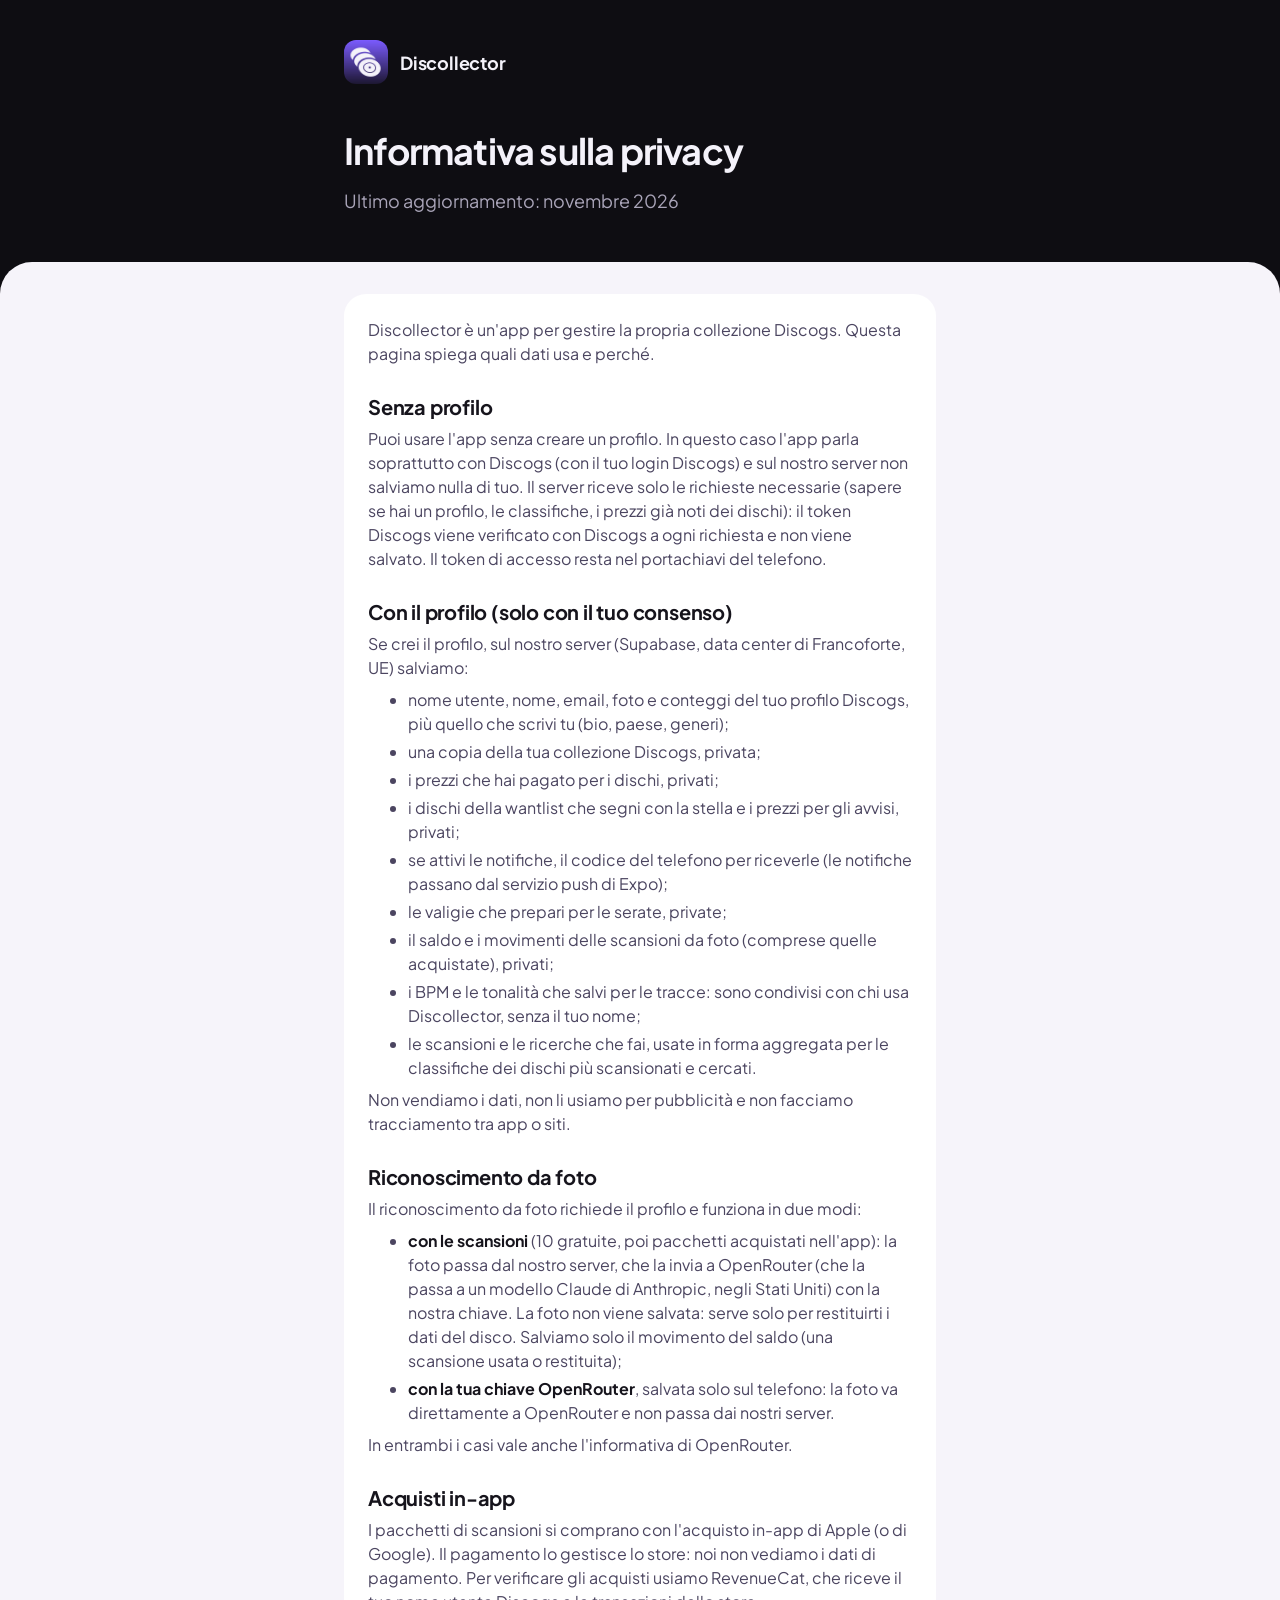
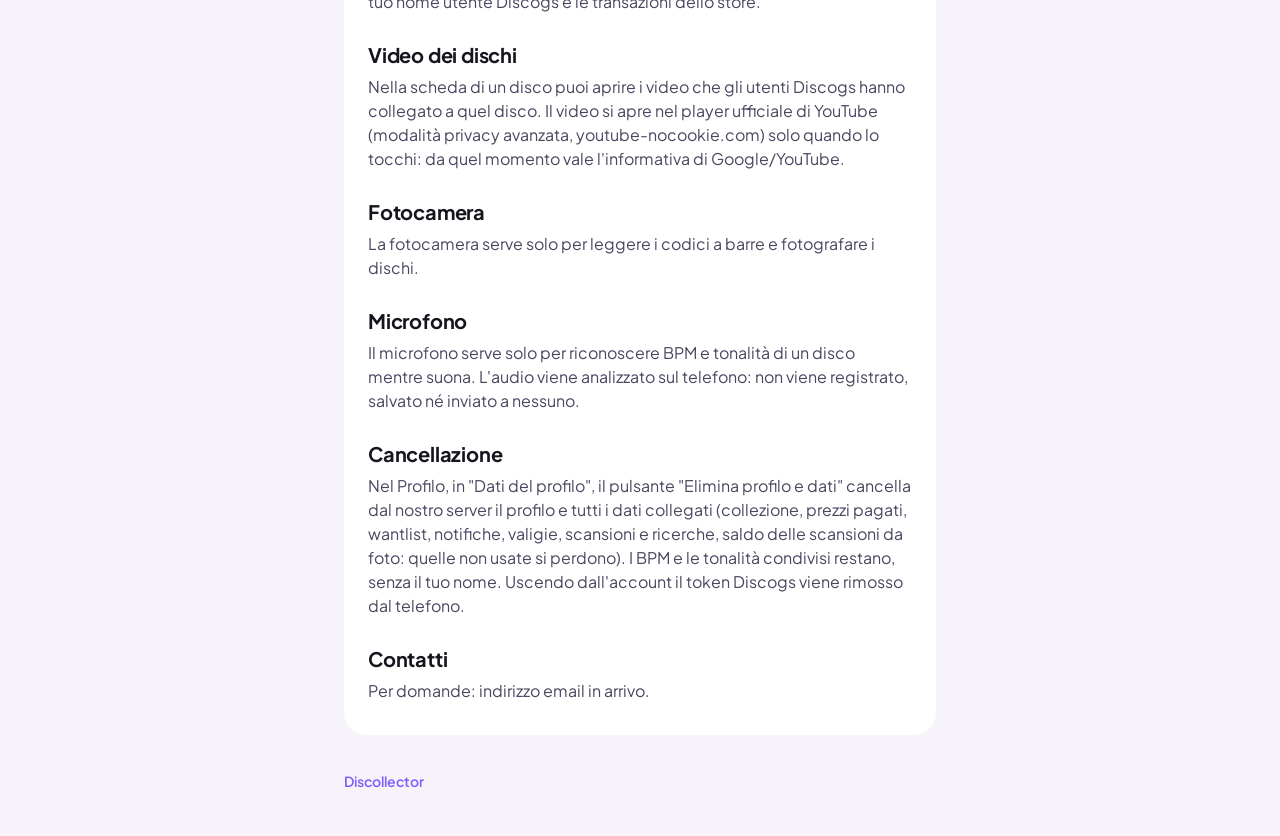
==== privacy.html @ 13b8669c "Privacy: scansioni a crediti, acquisti in-app, video YouTube, percorso per eliminare il profilo Alli" ====
<!doctype html>
<html lang="it">
<head>
  <meta charset="utf-8">
  <meta name="viewport" content="width=device-width, initial-scale=1">
  <title>Privacy di Discollector</title>
  <meta name="theme-color" content="#0E0D12">
  <link rel="icon" href="favicon.png">
  <link rel="apple-touch-icon" href="icon.png">
  <link rel="stylesheet" href="style.css">
</head>
<body>
  <header>
    <div class="wrap">
      <a class="brand" href="./"><img src="icon.png" alt=""><span>Discollector</span></a>
      <!-- Stesso testo di docs/PRIVACY.md nella repo dell'app: se cambia uno, aggiorna l'altro. -->
      <h1>Informativa sulla privacy</h1>
      <p>Ultimo aggiornamento: novembre 2026</p>
    </div>
  </header>

  <main class="sheet">
    <div class="wrap">
      <div class="card">
    <p>Discollector è un'app per gestire la propria collezione Discogs. Questa pagina spiega quali dati usa e perché.</p>

    <h2>Senza profilo</h2>
    <p>Puoi usare l'app senza creare un profilo. In questo caso l'app parla soprattutto con Discogs (con il tuo login Discogs) e sul
    nostro server non salviamo nulla di tuo. Il server riceve solo le richieste necessarie (sapere se hai un profilo, le classifiche,
    i prezzi già noti dei dischi): il token Discogs viene verificato con Discogs a ogni richiesta e non viene salvato. Il token di
    accesso resta nel portachiavi del telefono.</p>

    <h2>Con il profilo (solo con il tuo consenso)</h2>
    <p>Se crei il profilo, sul nostro server (Supabase, data center di Francoforte, UE) salviamo:</p>
    <ul>
      <li>nome utente, nome, email, foto e conteggi del tuo profilo Discogs, più quello che scrivi tu (bio, paese, generi);</li>
      <li>una copia della tua collezione Discogs, privata;</li>
      <li>i prezzi che hai pagato per i dischi, privati;</li>
      <li>i dischi della wantlist che segni con la stella e i prezzi per gli avvisi, privati;</li>
      <li>se attivi le notifiche, il codice del telefono per riceverle (le notifiche passano dal servizio push di Expo);</li>
      <li>le valigie che prepari per le serate, private;</li>
      <li>il saldo e i movimenti delle scansioni da foto (comprese quelle acquistate), privati;</li>
      <li>i BPM e le tonalità che salvi per le tracce: sono condivisi con chi usa Discollector, senza il tuo nome;</li>
      <li>le scansioni e le ricerche che fai, usate in forma aggregata per le classifiche dei dischi più scansionati e cercati.</li>
    </ul>
    <p>Non vendiamo i dati, non li usiamo per pubblicità e non facciamo tracciamento tra app o siti.</p>

    <h2>Riconoscimento da foto</h2>
    <p>Il riconoscimento da foto richiede il profilo e funziona in due modi:</p>
    <ul>
      <li><strong>con le scansioni</strong> (10 gratuite, poi pacchetti acquistati nell'app): la foto passa dal nostro server, che la invia a
      OpenRouter (che la passa a un modello Claude di Anthropic, negli Stati Uniti) con la nostra chiave. La foto non viene salvata:
      serve solo per restituirti i dati del disco. Salviamo solo il movimento del saldo (una scansione usata o restituita);</li>
      <li><strong>con la tua chiave OpenRouter</strong>, salvata solo sul telefono: la foto va direttamente a OpenRouter e non passa dai nostri server.</li>
    </ul>
    <p>In entrambi i casi vale anche l'informativa di OpenRouter.</p>

    <h2>Acquisti in-app</h2>
    <p>I pacchetti di scansioni si comprano con l'acquisto in-app di Apple (o di Google). Il pagamento lo gestisce lo store: noi non
    vediamo i dati di pagamento. Per verificare gli acquisti usiamo RevenueCat, che riceve il tuo nome utente Discogs e le
    transazioni dello store.</p>

    <h2>Video dei dischi</h2>
    <p>Nella scheda di un disco puoi aprire i video che gli utenti Discogs hanno collegato a quel disco. Il video si apre nel player
    ufficiale di YouTube (modalità privacy avanzata, youtube-nocookie.com) solo quando lo tocchi: da quel momento vale l'informativa
    di Google/YouTube.</p>

    <h2>Fotocamera</h2>
    <p>La fotocamera serve solo per leggere i codici a barre e fotografare i dischi.</p>

    <h2>Microfono</h2>
    <p>Il microfono serve solo per riconoscere BPM e tonalità di un disco mentre suona. L'audio viene analizzato sul telefono:
    non viene registrato, salvato né inviato a nessuno.</p>

    <h2>Cancellazione</h2>
    <p>Nel Profilo, in "Dati del profilo", il pulsante "Elimina profilo e dati" cancella dal nostro server il profilo e tutti i dati
    collegati (collezione, prezzi pagati, wantlist, notifiche, valigie, scansioni e ricerche, saldo delle scansioni da foto: quelle non
    usate si perdono). I BPM e le tonalità condivisi restano, senza il tuo nome. Uscendo dall'account il token Discogs viene rimosso
    dal telefono.</p>

    <h2>Contatti</h2>
    <!-- Inserisci un indirizzo email di contatto (richiesto per la revisione App Store) -->
    <p>Per domande: indirizzo email in arrivo.</p>
      </div>

      <footer>
        <p><a href="./">Discollector</a></p>
      </footer>
    </div>
  </main>
</body>
</html>
---- style.css ----
/* Stessi token di src/components/theme.ts dell'app (tema Groove): intestazione scura, foglio chiaro arrotondato,
   un solo accento viola, un pastello per sezione, Plus Jakarta Sans. */
@font-face { font-family: 'Plus Jakarta Sans'; font-weight: 400; font-display: swap; src: url('fonts/plus-jakarta-sans-latin-400-normal.woff2') format('woff2'); }
@font-face { font-family: 'Plus Jakarta Sans'; font-weight: 600; font-display: swap; src: url('fonts/plus-jakarta-sans-latin-600-normal.woff2') format('woff2'); }
@font-face { font-family: 'Plus Jakarta Sans'; font-weight: 700; font-display: swap; src: url('fonts/plus-jakarta-sans-latin-700-normal.woff2') format('woff2'); }

:root {
  --paper: #F6F4FA;
  --paper2: #FFFFFF;
  --ink: #16141C;
  --ink2: #4B4560;
  --muted: #6E6880;
  --rule: #E4E0EE;
  --accent: #7C5CFF;
  --accent2: #6A48F5;
  --accent-ink: #FFFFFF;
  --night: #0E0D12;
  --night-ink: #F4F2FA;
  --night-muted: #A9A4B8;
  --mint: #B9F0CB;   --mint-ink: #10301D;
  --lilac: #D8C9FF;  --lilac-ink: #2A1A5E;
  --pink: #FFBBCB;   --pink-ink: #5A1426;
  --amber: #FFD99E;  --amber-ink: #4D3008;
}

* { box-sizing: border-box; }

body {
  margin: 0;
  background: var(--night);
  color: var(--ink2);
  font-family: 'Plus Jakarta Sans', system-ui, -apple-system, sans-serif;
  font-size: 16px;
  line-height: 1.5;
  -webkit-text-size-adjust: 100%;
  min-height: 100vh;
  display: flex;
  flex-direction: column;
}

.wrap { max-width: 640px; margin: 0 auto; padding: 0 24px; }

/* Intestazione scura */
header { color: var(--night-muted); padding: 40px 0 48px; }
.brand { display: inline-flex; align-items: center; gap: 12px; text-decoration: none; color: var(--night-ink); }
.brand img { width: 44px; height: 44px; border-radius: 12px; }
.brand span { font-weight: 700; font-size: 18px; letter-spacing: -0.2px; }
header h1 { color: var(--night-ink); font-weight: 700; font-size: 36px; line-height: 1.15; letter-spacing: -0.8px; margin: 40px 0 0; }
header p { font-size: 18px; margin: 16px 0 0; }

.store {
  display: inline-flex;
  align-items: center;
  min-height: 52px;
  margin-top: 32px;
  padding: 0 28px;
  border-radius: 999px;
  background: var(--accent);
  color: var(--accent-ink);
  font-weight: 600;
  text-decoration: none;
}
.store:active { background: var(--accent2); }

/* Foglio chiaro */
.sheet {
  background: var(--paper);
  border-radius: 32px 32px 0 0;
  padding: 32px 0 40px;
  flex: 1;
}

.tiles { display: grid; grid-template-columns: 1fr 1fr; gap: 12px; list-style: none; padding: 0; margin: 0; }
.tiles li { border-radius: 22px; padding: 20px; }
.tiles strong { display: block; font-weight: 700; font-size: 20px; letter-spacing: -0.2px; margin-bottom: 6px; }
.tile-mint  { background: var(--mint);  color: var(--mint-ink); }
.tile-lilac { background: var(--lilac); color: var(--lilac-ink); }
.tile-pink  { background: var(--pink);  color: var(--pink-ink); }
.tile-amber { background: var(--amber); color: var(--amber-ink); }

.card { background: var(--paper2); border-radius: 22px; padding: 24px; }
.card h2 { color: var(--ink); font-weight: 700; font-size: 20px; line-height: 1.25; letter-spacing: -0.2px; margin: 28px 0 8px; }
.card h2:first-child { margin-top: 0; }
.card p, .card ul { margin: 8px 0; }
.card > p:first-child { margin-top: 0; }
.card li { margin: 4px 0; }
.card strong { color: var(--ink); }

footer { color: var(--muted); font-size: 14px; padding-top: 32px; }
footer p { margin: 4px 0; }
a { color: var(--accent); font-weight: 600; text-decoration: none; }
a:hover { text-decoration: underline; }

@media (max-width: 520px) {
  .wrap { padding: 0 16px; }
  header { padding: 28px 0 36px; }
  header h1 { font-size: 30px; margin-top: 32px; }
  .tiles { grid-template-columns: 1fr; }
  .sheet { padding-top: 24px; }
  .card { padding: 20px; }
}
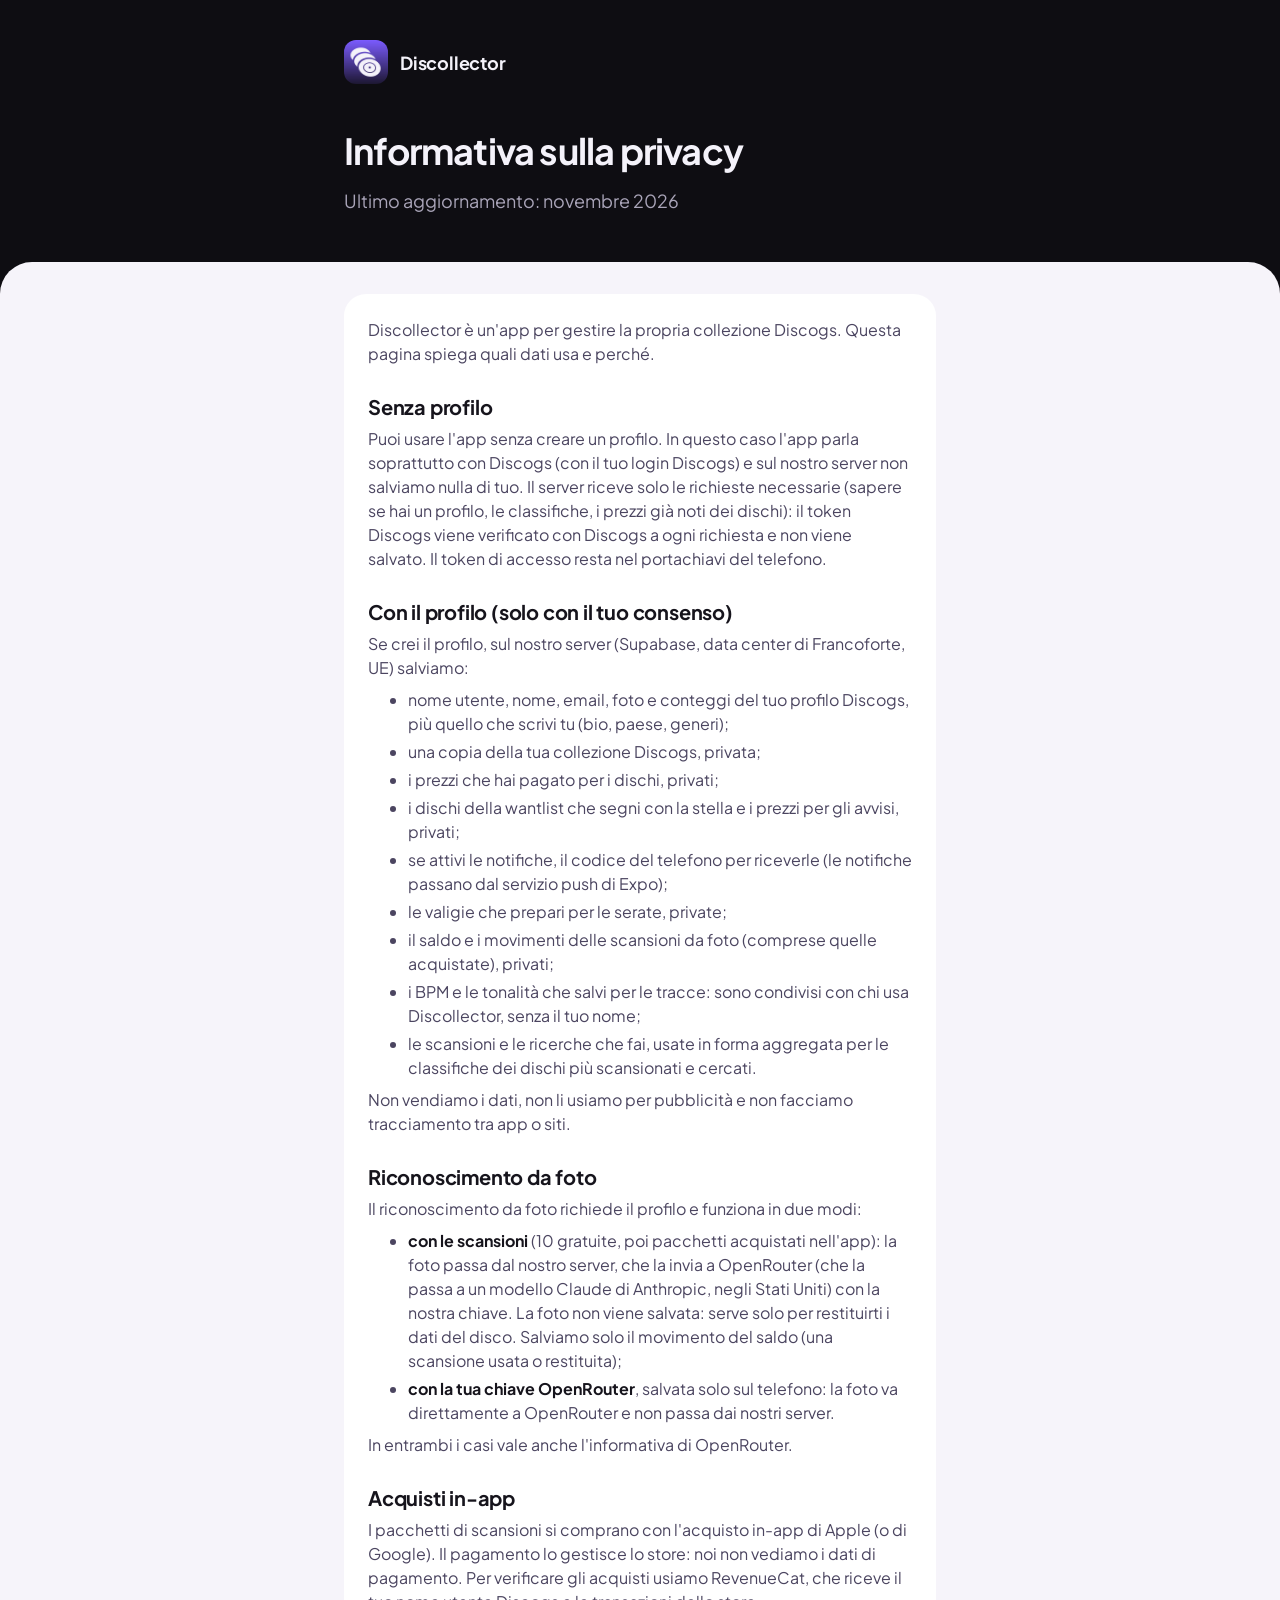
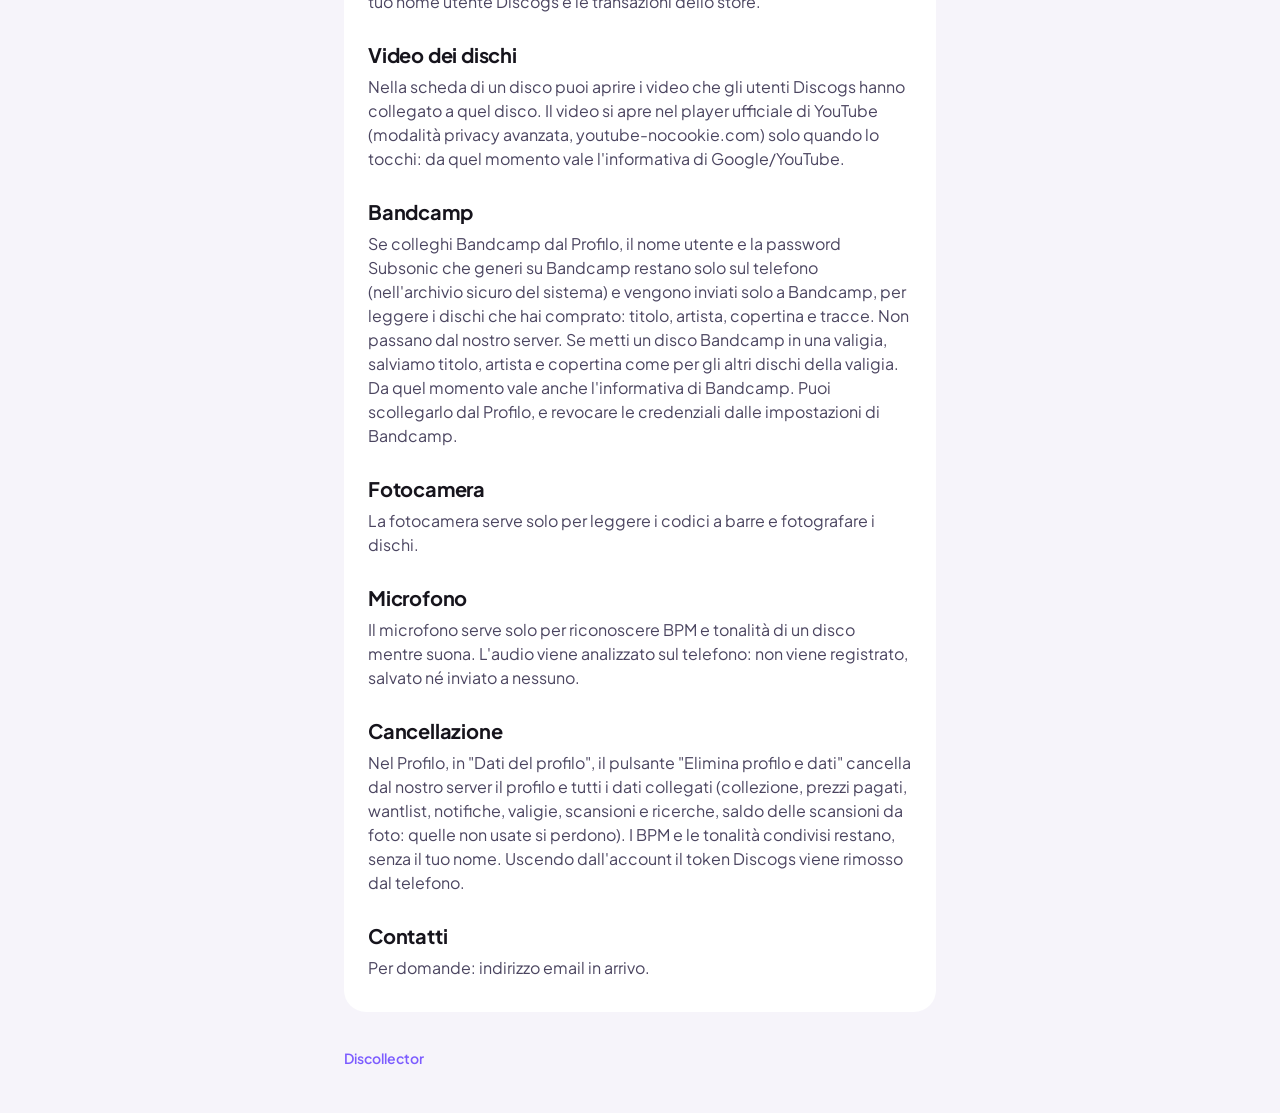
==== commit 59d30e40: "Privacy: collegamento facoltativo a Bandcamp Co-Authored-By: Claude Opus 5.5 <noreply@anthropic.com>" ====
--- a/privacy.html
+++ b/privacy.html
@@ -65,6 +65,9 @@
     ufficiale di YouTube (modalità privacy avanzata, youtube-nocookie.com) solo quando lo tocchi: da quel momento vale l'informativa
     di Google/YouTube.</p>
 
+    <h2>Bandcamp</h2>
+    <p>Se colleghi Bandcamp dal Profilo, il nome utente e la password Subsonic che generi su Bandcamp restano solo sul telefono (nell'archivio sicuro del sistema) e vengono inviati solo a Bandcamp, per leggere i dischi che hai comprato: titolo, artista, copertina e tracce. Non passano dal nostro server. Se metti un disco Bandcamp in una valigia, salviamo titolo, artista e copertina come per gli altri dischi della valigia. Da quel momento vale anche l'informativa di Bandcamp. Puoi scollegarlo dal Profilo, e revocare le credenziali dalle impostazioni di Bandcamp.</p>
+
     <h2>Fotocamera</h2>
     <p>La fotocamera serve solo per leggere i codici a barre e fotografare i dischi.</p>
 
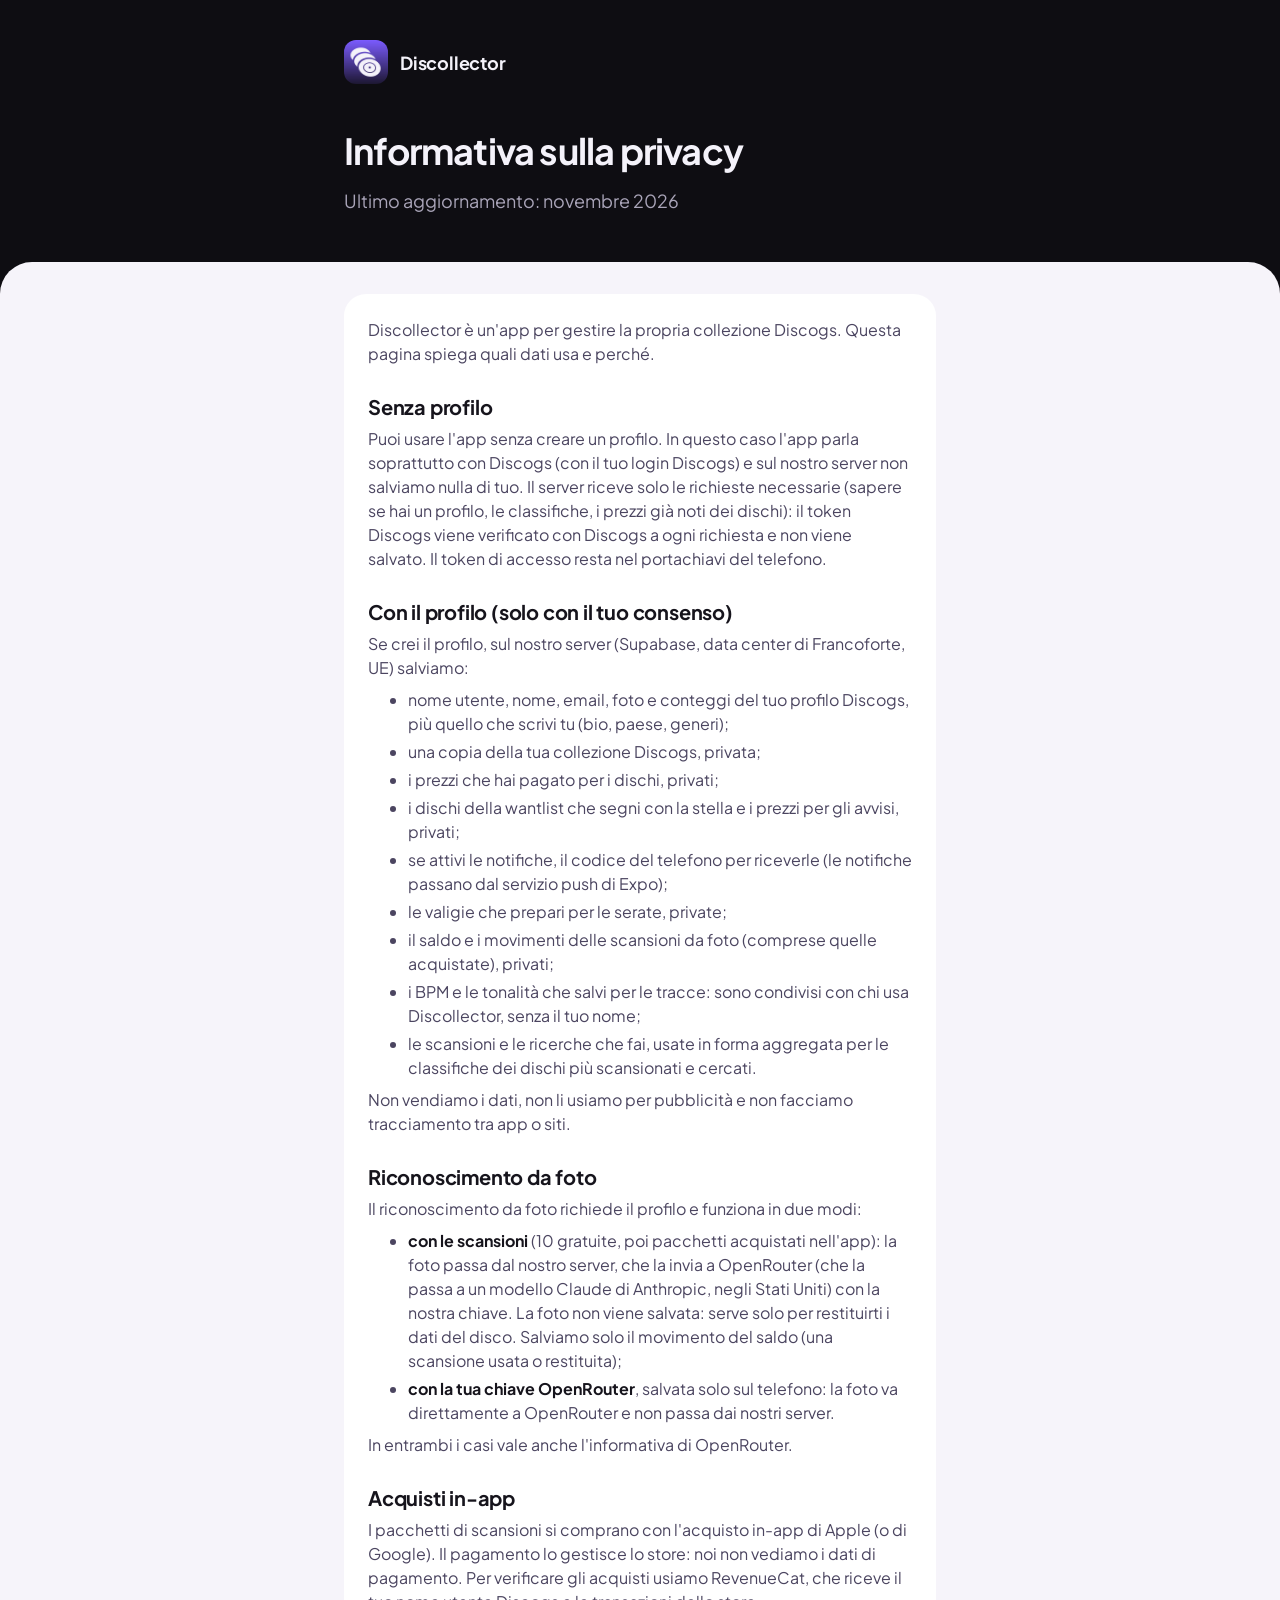
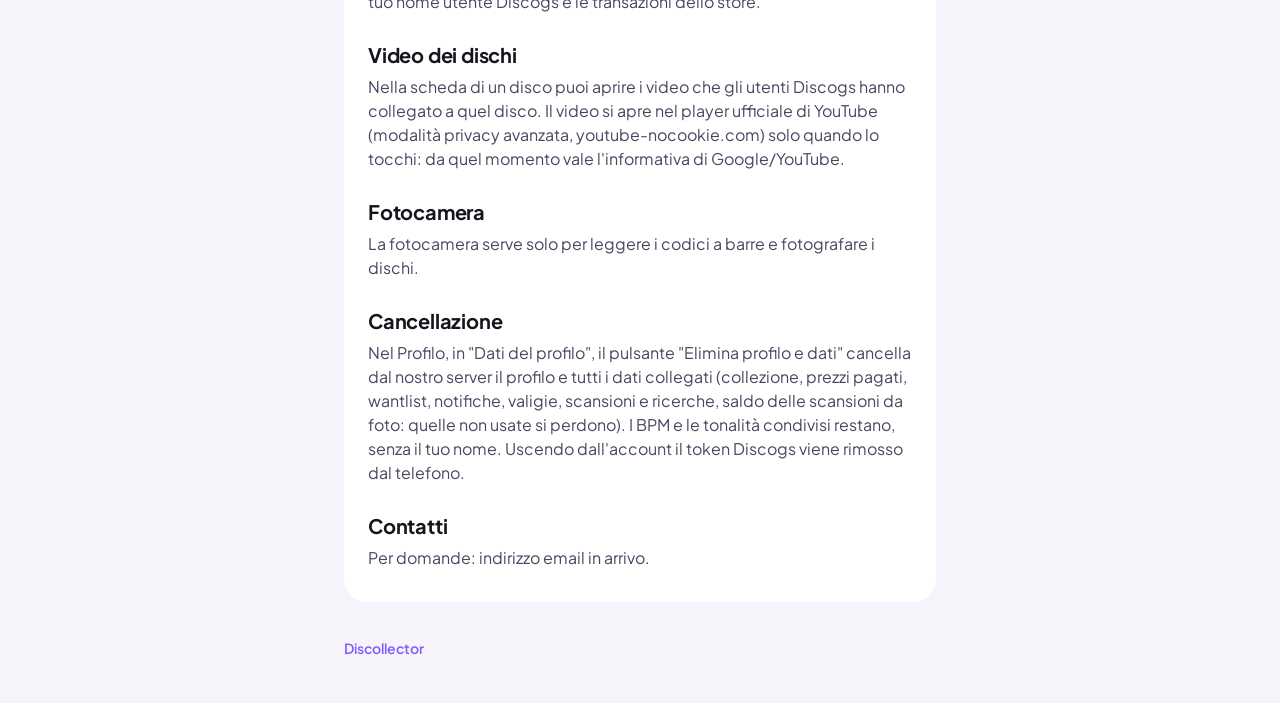
==== commit d4e53587: "Sito: tolto il microfono (BPM con Tap e tonalità dal menu) Co-Authored-By: Claude Opus 5.5 <noreply@" ====
--- a/privacy.html
+++ b/privacy.html
@@ -65,15 +65,8 @@
     ufficiale di YouTube (modalità privacy avanzata, youtube-nocookie.com) solo quando lo tocchi: da quel momento vale l'informativa
     di Google/YouTube.</p>
 
-    <h2>Bandcamp</h2>
-    <p>Se colleghi Bandcamp dal Profilo, il nome utente e la password Subsonic che generi su Bandcamp restano solo sul telefono (nell'archivio sicuro del sistema) e vengono inviati solo a Bandcamp, per leggere i dischi che hai comprato: titolo, artista, copertina e tracce. Non passano dal nostro server. Se metti un disco Bandcamp in una valigia, salviamo titolo, artista e copertina come per gli altri dischi della valigia. Da quel momento vale anche l'informativa di Bandcamp. Puoi scollegarlo dal Profilo, e revocare le credenziali dalle impostazioni di Bandcamp.</p>
-
     <h2>Fotocamera</h2>
     <p>La fotocamera serve solo per leggere i codici a barre e fotografare i dischi.</p>
-
-    <h2>Microfono</h2>
-    <p>Il microfono serve solo per riconoscere BPM e tonalità di un disco mentre suona. L'audio viene analizzato sul telefono:
-    non viene registrato, salvato né inviato a nessuno.</p>
 
     <h2>Cancellazione</h2>
     <p>Nel Profilo, in "Dati del profilo", il pulsante "Elimina profilo e dati" cancella dal nostro server il profilo e tutti i dati
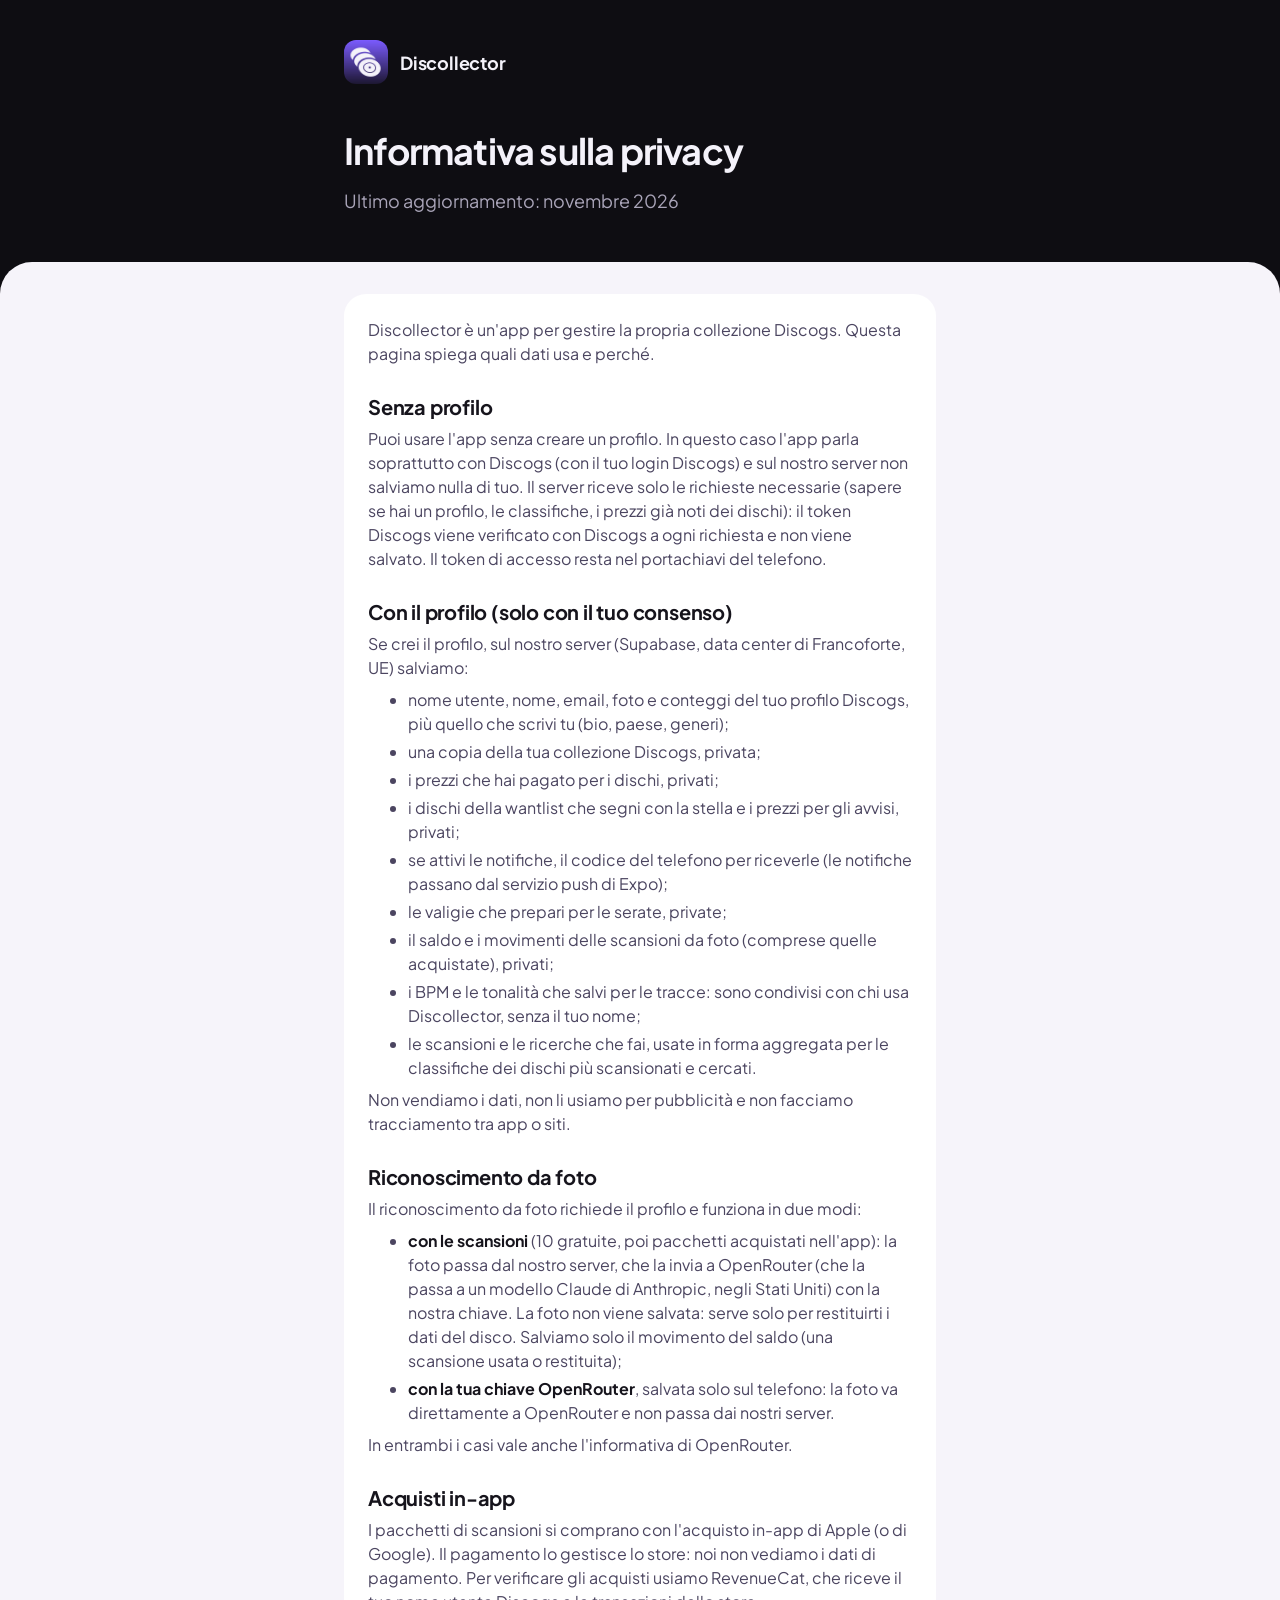
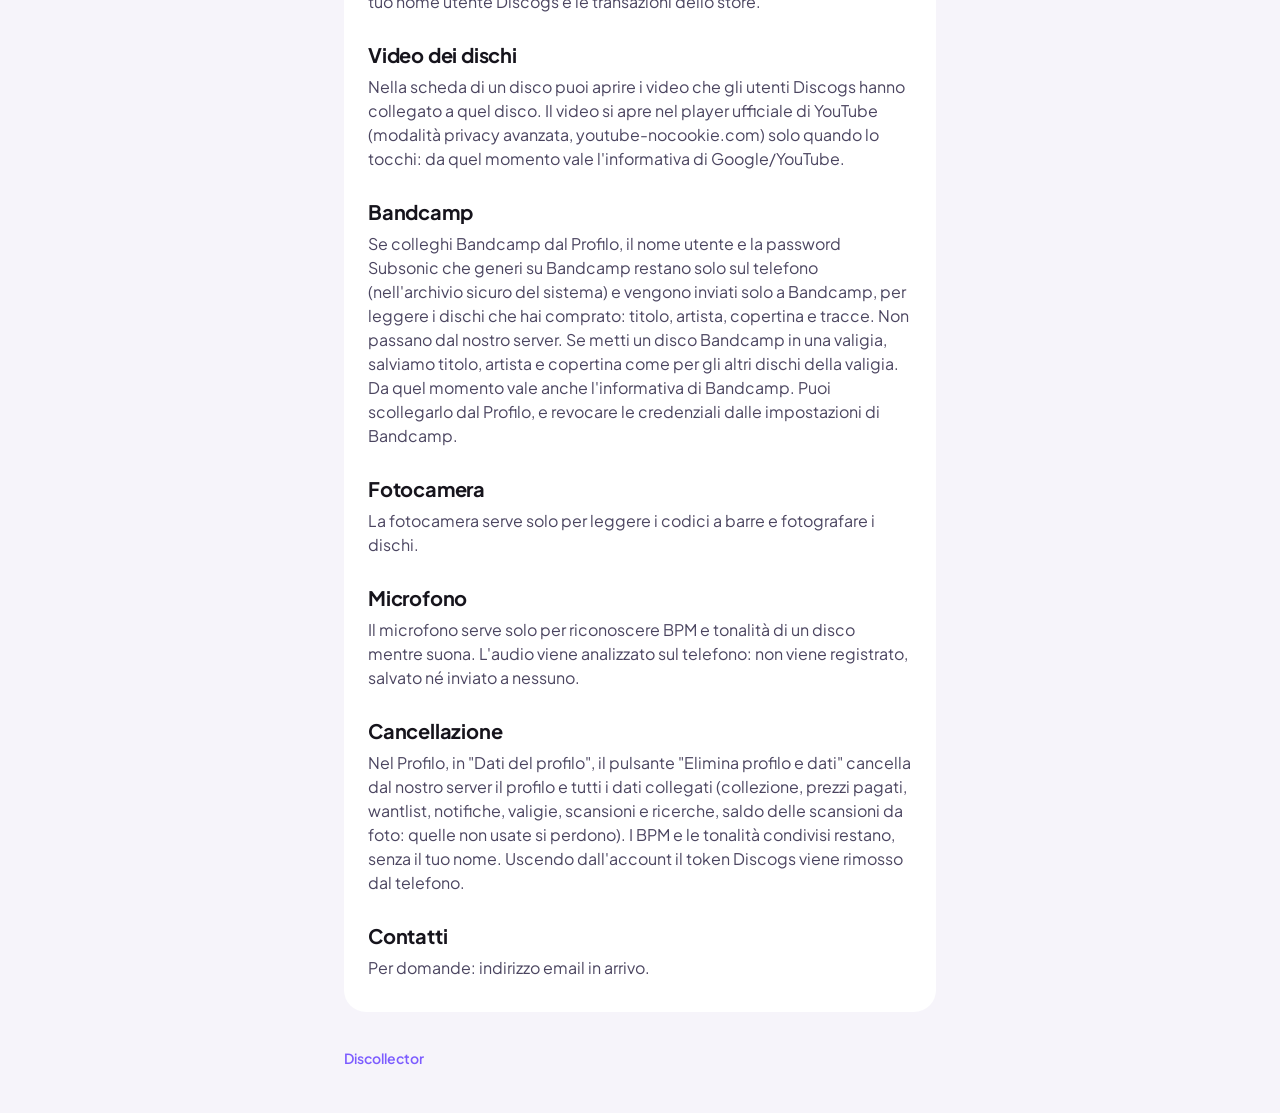
==== commit e93b13a4: "Privacy: collegamento facoltativo a Bandcamp (#3) Claude-Session: https://claude.ai/code/session_01H" ====
--- a/privacy.html
+++ b/privacy.html
@@ -65,8 +65,15 @@
     ufficiale di YouTube (modalità privacy avanzata, youtube-nocookie.com) solo quando lo tocchi: da quel momento vale l'informativa
     di Google/YouTube.</p>
 
+    <h2>Bandcamp</h2>
+    <p>Se colleghi Bandcamp dal Profilo, il nome utente e la password Subsonic che generi su Bandcamp restano solo sul telefono (nell'archivio sicuro del sistema) e vengono inviati solo a Bandcamp, per leggere i dischi che hai comprato: titolo, artista, copertina e tracce. Non passano dal nostro server. Se metti un disco Bandcamp in una valigia, salviamo titolo, artista e copertina come per gli altri dischi della valigia. Da quel momento vale anche l'informativa di Bandcamp. Puoi scollegarlo dal Profilo, e revocare le credenziali dalle impostazioni di Bandcamp.</p>
+
     <h2>Fotocamera</h2>
     <p>La fotocamera serve solo per leggere i codici a barre e fotografare i dischi.</p>
+
+    <h2>Microfono</h2>
+    <p>Il microfono serve solo per riconoscere BPM e tonalità di un disco mentre suona. L'audio viene analizzato sul telefono:
+    non viene registrato, salvato né inviato a nessuno.</p>
 
     <h2>Cancellazione</h2>
     <p>Nel Profilo, in "Dati del profilo", il pulsante "Elimina profilo e dati" cancella dal nostro server il profilo e tutti i dati
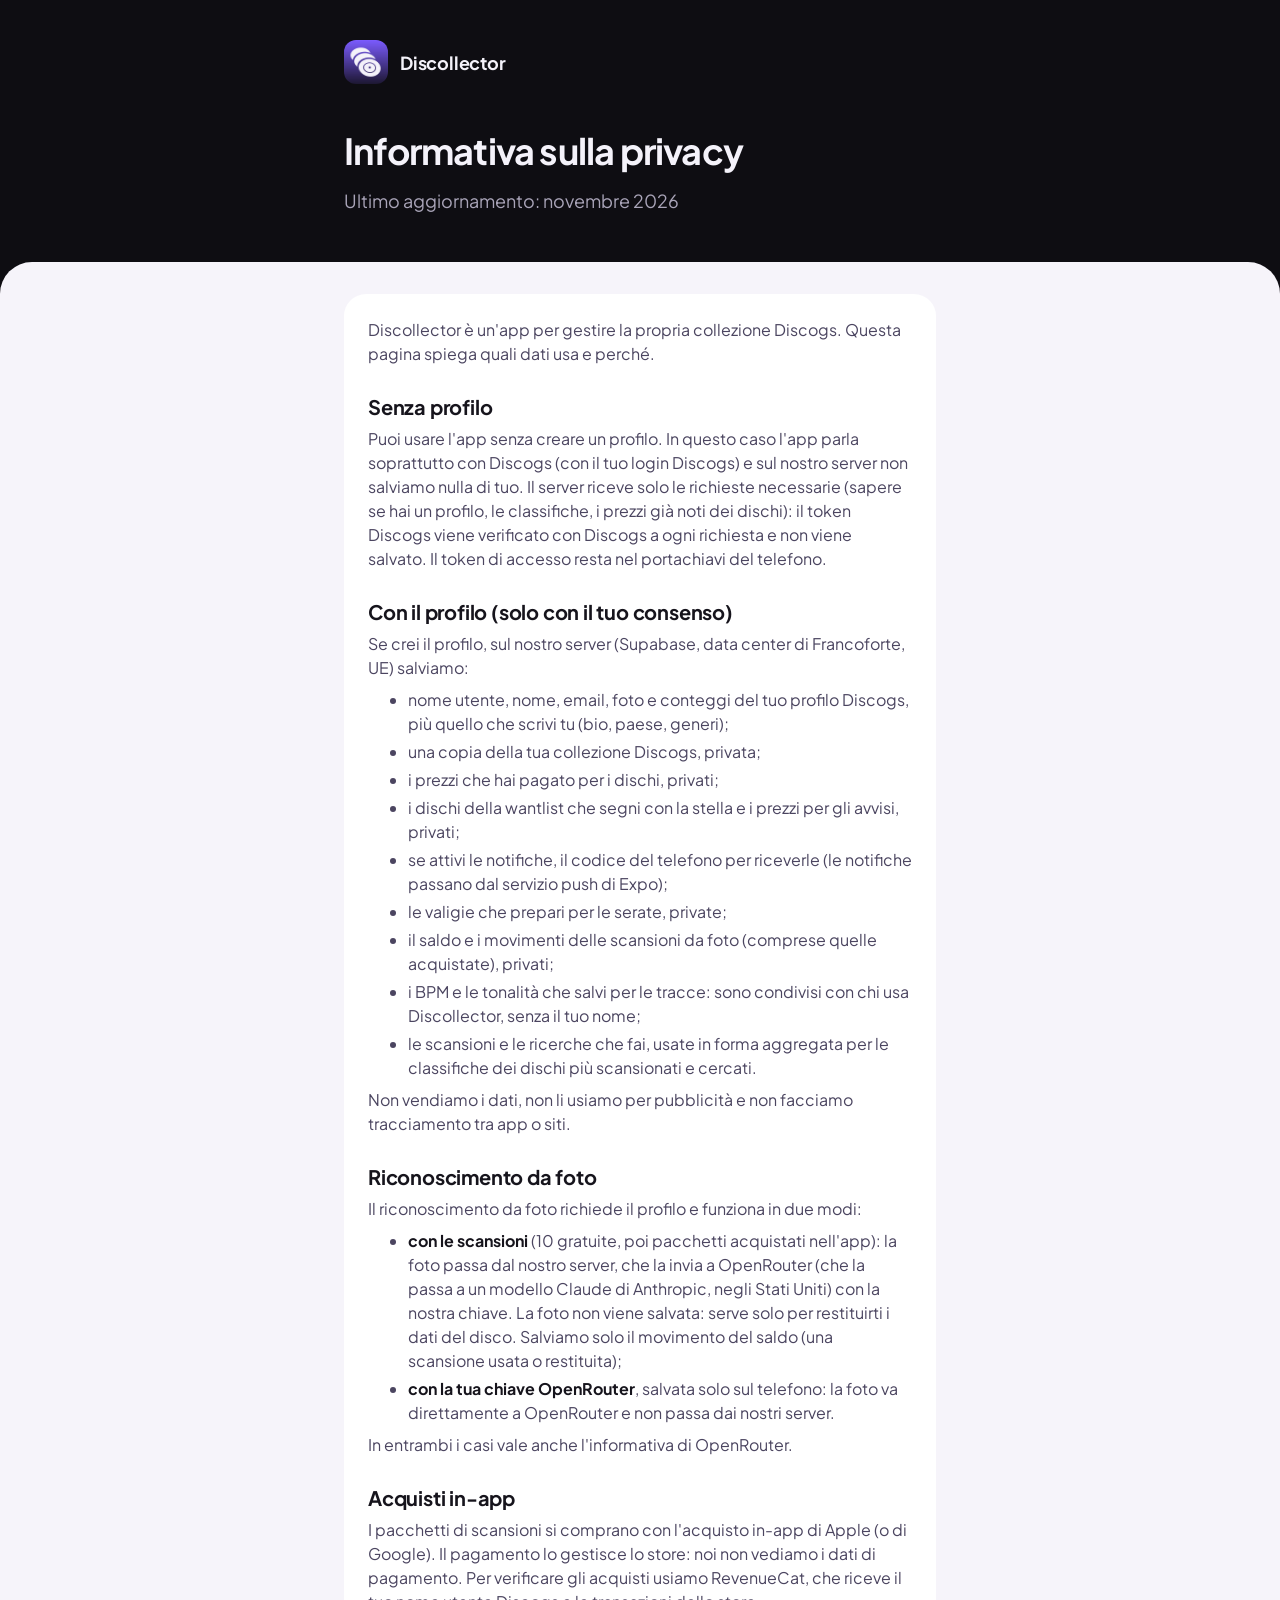
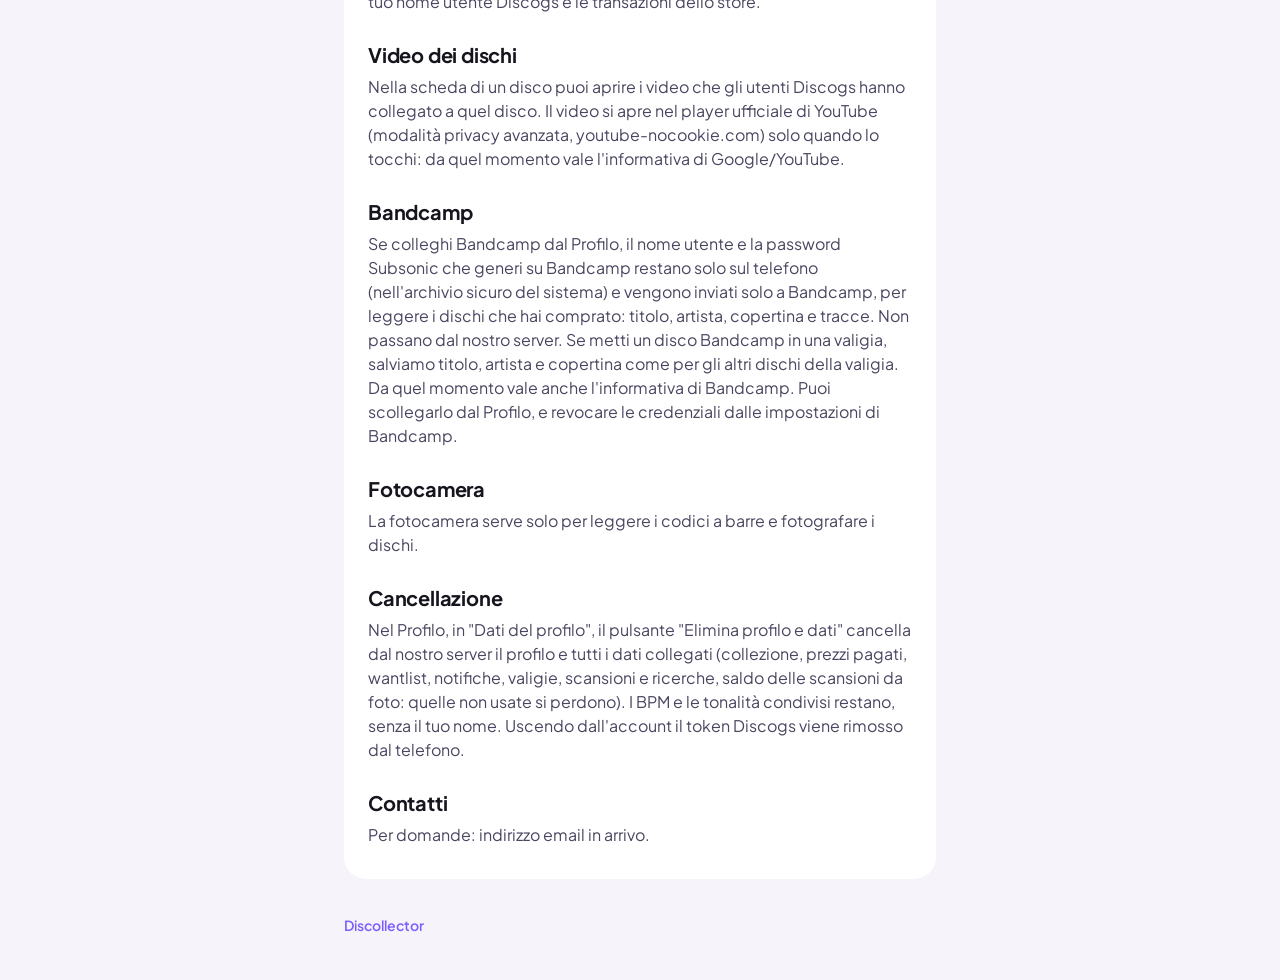
==== commit 545a383b: "Tolto il microfono da privacy e landing (#4) Claude-Session: https://claude.ai/code/session_01H9m4Hq" ====
--- a/privacy.html
+++ b/privacy.html
@@ -71,10 +71,6 @@
     <h2>Fotocamera</h2>
     <p>La fotocamera serve solo per leggere i codici a barre e fotografare i dischi.</p>
 
-    <h2>Microfono</h2>
-    <p>Il microfono serve solo per riconoscere BPM e tonalità di un disco mentre suona. L'audio viene analizzato sul telefono:
-    non viene registrato, salvato né inviato a nessuno.</p>
-
     <h2>Cancellazione</h2>
     <p>Nel Profilo, in "Dati del profilo", il pulsante "Elimina profilo e dati" cancella dal nostro server il profilo e tutti i dati
     collegati (collezione, prezzi pagati, wantlist, notifiche, valigie, scansioni e ricerche, saldo delle scansioni da foto: quelle non
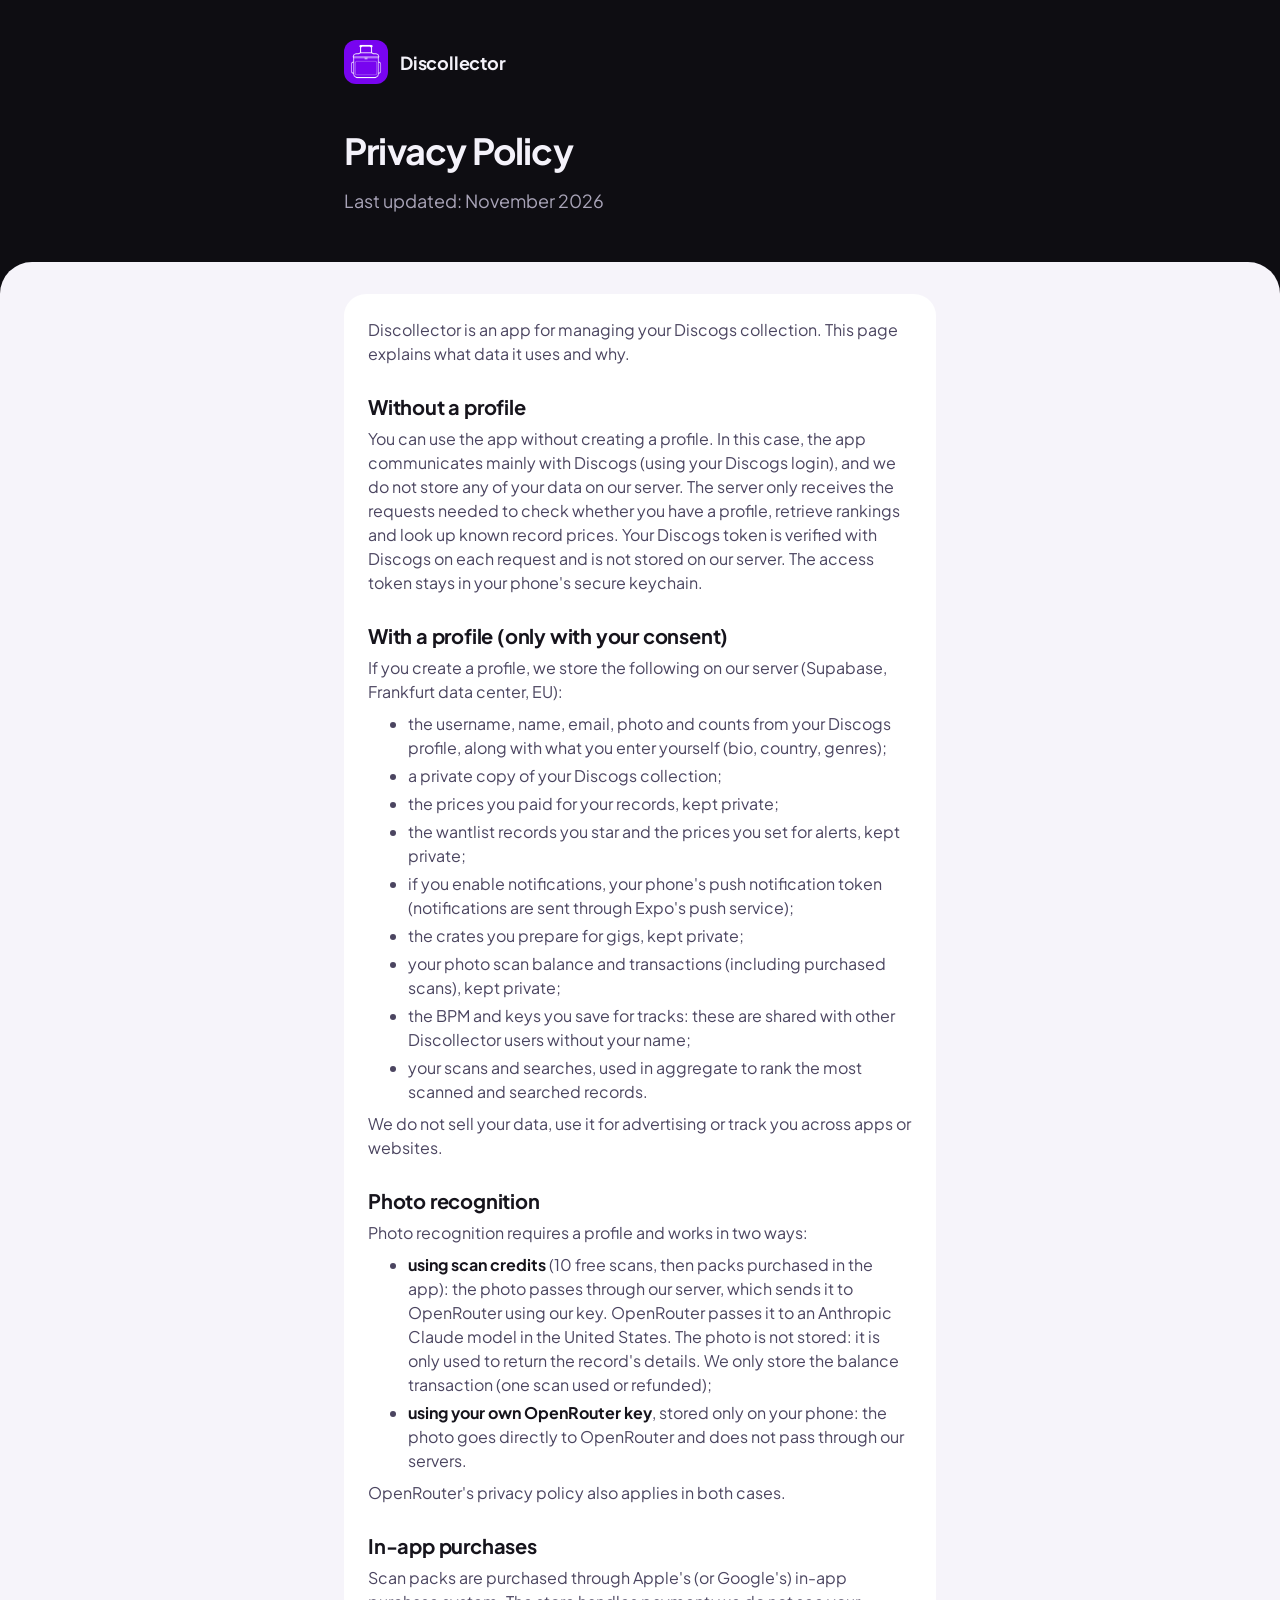
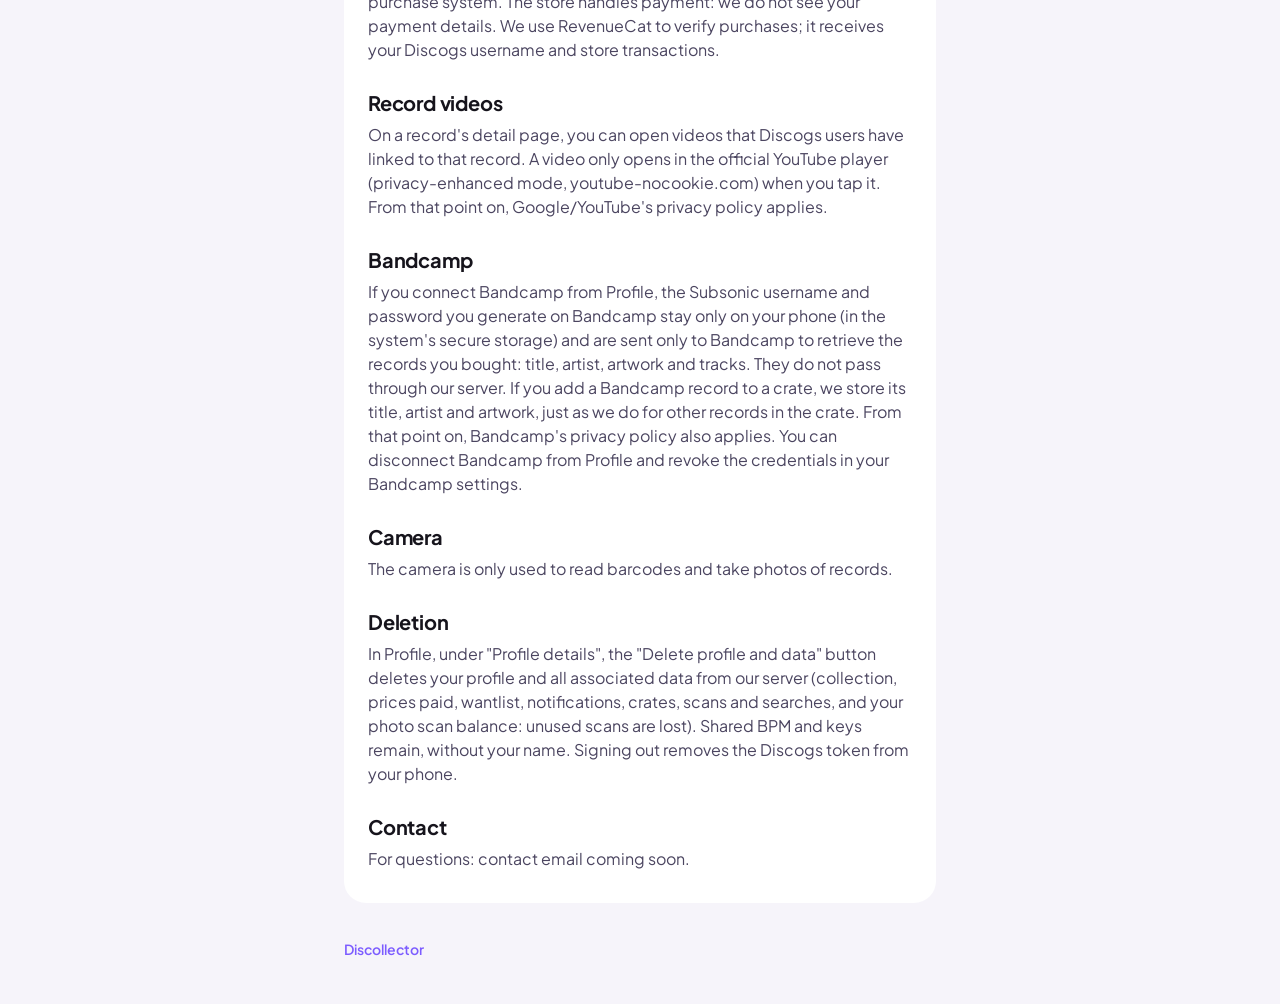
==== commit f1d9ed73: "Translate privacy policy and redirect legacy site to discollector.com" ====
--- a/privacy.html
+++ b/privacy.html
@@ -1,9 +1,10 @@
 <!doctype html>
-<html lang="it">
+<html lang="en">
 <head>
   <meta charset="utf-8">
   <meta name="viewport" content="width=device-width, initial-scale=1">
-  <title>Privacy di Discollector</title>
+  <title>Discollector Privacy Policy</title>
+  <script src="redirect.js"></script>
   <meta name="theme-color" content="#0E0D12">
   <link rel="icon" href="favicon.png">
   <link rel="apple-touch-icon" href="icon.png">
@@ -14,72 +15,74 @@
     <div class="wrap">
       <a class="brand" href="./"><img src="icon.png" alt=""><span>Discollector</span></a>
       <!-- Stesso testo di docs/PRIVACY.md nella repo dell'app: se cambia uno, aggiorna l'altro. -->
-      <h1>Informativa sulla privacy</h1>
-      <p>Ultimo aggiornamento: novembre 2026</p>
+      <h1>Privacy Policy</h1>
+      <p>Last updated: November 2026</p>
     </div>
   </header>
 
   <main class="sheet">
     <div class="wrap">
       <div class="card">
-    <p>Discollector è un'app per gestire la propria collezione Discogs. Questa pagina spiega quali dati usa e perché.</p>
+    <p>Discollector is an app for managing your Discogs collection. This page explains what data it uses and why.</p>
 
-    <h2>Senza profilo</h2>
-    <p>Puoi usare l'app senza creare un profilo. In questo caso l'app parla soprattutto con Discogs (con il tuo login Discogs) e sul
-    nostro server non salviamo nulla di tuo. Il server riceve solo le richieste necessarie (sapere se hai un profilo, le classifiche,
-    i prezzi già noti dei dischi): il token Discogs viene verificato con Discogs a ogni richiesta e non viene salvato. Il token di
-    accesso resta nel portachiavi del telefono.</p>
+    <h2>Without a profile</h2>
+    <p>You can use the app without creating a profile. In this case, the app communicates mainly with Discogs (using your Discogs
+    login), and we do not store any of your data on our server. The server only receives the requests needed to check whether you
+    have a profile, retrieve rankings and look up known record prices. Your Discogs token is verified with Discogs on each request
+    and is not stored on our server. The access token stays in your phone's secure keychain.</p>
 
-    <h2>Con il profilo (solo con il tuo consenso)</h2>
-    <p>Se crei il profilo, sul nostro server (Supabase, data center di Francoforte, UE) salviamo:</p>
+    <h2>With a profile (only with your consent)</h2>
+    <p>If you create a profile, we store the following on our server (Supabase, Frankfurt data center, EU):</p>
     <ul>
-      <li>nome utente, nome, email, foto e conteggi del tuo profilo Discogs, più quello che scrivi tu (bio, paese, generi);</li>
-      <li>una copia della tua collezione Discogs, privata;</li>
-      <li>i prezzi che hai pagato per i dischi, privati;</li>
-      <li>i dischi della wantlist che segni con la stella e i prezzi per gli avvisi, privati;</li>
-      <li>se attivi le notifiche, il codice del telefono per riceverle (le notifiche passano dal servizio push di Expo);</li>
-      <li>le valigie che prepari per le serate, private;</li>
-      <li>il saldo e i movimenti delle scansioni da foto (comprese quelle acquistate), privati;</li>
-      <li>i BPM e le tonalità che salvi per le tracce: sono condivisi con chi usa Discollector, senza il tuo nome;</li>
-      <li>le scansioni e le ricerche che fai, usate in forma aggregata per le classifiche dei dischi più scansionati e cercati.</li>
+      <li>the username, name, email, photo and counts from your Discogs profile, along with what you enter yourself (bio, country, genres);</li>
+      <li>a private copy of your Discogs collection;</li>
+      <li>the prices you paid for your records, kept private;</li>
+      <li>the wantlist records you star and the prices you set for alerts, kept private;</li>
+      <li>if you enable notifications, your phone's push notification token (notifications are sent through Expo's push service);</li>
+      <li>the crates you prepare for gigs, kept private;</li>
+      <li>your photo scan balance and transactions (including purchased scans), kept private;</li>
+      <li>the BPM and keys you save for tracks: these are shared with other Discollector users without your name;</li>
+      <li>your scans and searches, used in aggregate to rank the most scanned and searched records.</li>
     </ul>
-    <p>Non vendiamo i dati, non li usiamo per pubblicità e non facciamo tracciamento tra app o siti.</p>
+    <p>We do not sell your data, use it for advertising or track you across apps or websites.</p>
 
-    <h2>Riconoscimento da foto</h2>
-    <p>Il riconoscimento da foto richiede il profilo e funziona in due modi:</p>
+    <h2>Photo recognition</h2>
+    <p>Photo recognition requires a profile and works in two ways:</p>
     <ul>
-      <li><strong>con le scansioni</strong> (10 gratuite, poi pacchetti acquistati nell'app): la foto passa dal nostro server, che la invia a
-      OpenRouter (che la passa a un modello Claude di Anthropic, negli Stati Uniti) con la nostra chiave. La foto non viene salvata:
-      serve solo per restituirti i dati del disco. Salviamo solo il movimento del saldo (una scansione usata o restituita);</li>
-      <li><strong>con la tua chiave OpenRouter</strong>, salvata solo sul telefono: la foto va direttamente a OpenRouter e non passa dai nostri server.</li>
+      <li><strong>using scan credits</strong> (10 free scans, then packs purchased in the app): the photo passes through our server,
+      which sends it to OpenRouter using our key. OpenRouter passes it to an Anthropic Claude model in the United States. The photo
+      is not stored: it is only used to return the record's details. We only store the balance transaction (one scan used or refunded);</li>
+      <li><strong>using your own OpenRouter key</strong>, stored only on your phone: the photo goes directly to OpenRouter and does not pass through our servers.</li>
     </ul>
-    <p>In entrambi i casi vale anche l'informativa di OpenRouter.</p>
+    <p>OpenRouter's privacy policy also applies in both cases.</p>
 
-    <h2>Acquisti in-app</h2>
-    <p>I pacchetti di scansioni si comprano con l'acquisto in-app di Apple (o di Google). Il pagamento lo gestisce lo store: noi non
-    vediamo i dati di pagamento. Per verificare gli acquisti usiamo RevenueCat, che riceve il tuo nome utente Discogs e le
-    transazioni dello store.</p>
+    <h2>In-app purchases</h2>
+    <p>Scan packs are purchased through Apple's (or Google's) in-app purchase system. The store handles payment: we do not see your
+    payment details. We use RevenueCat to verify purchases; it receives your Discogs username and store transactions.</p>
 
-    <h2>Video dei dischi</h2>
-    <p>Nella scheda di un disco puoi aprire i video che gli utenti Discogs hanno collegato a quel disco. Il video si apre nel player
-    ufficiale di YouTube (modalità privacy avanzata, youtube-nocookie.com) solo quando lo tocchi: da quel momento vale l'informativa
-    di Google/YouTube.</p>
+    <h2>Record videos</h2>
+    <p>On a record's detail page, you can open videos that Discogs users have linked to that record. A video only opens in the
+    official YouTube player (privacy-enhanced mode, youtube-nocookie.com) when you tap it. From that point on, Google/YouTube's
+    privacy policy applies.</p>
 
     <h2>Bandcamp</h2>
-    <p>Se colleghi Bandcamp dal Profilo, il nome utente e la password Subsonic che generi su Bandcamp restano solo sul telefono (nell'archivio sicuro del sistema) e vengono inviati solo a Bandcamp, per leggere i dischi che hai comprato: titolo, artista, copertina e tracce. Non passano dal nostro server. Se metti un disco Bandcamp in una valigia, salviamo titolo, artista e copertina come per gli altri dischi della valigia. Da quel momento vale anche l'informativa di Bandcamp. Puoi scollegarlo dal Profilo, e revocare le credenziali dalle impostazioni di Bandcamp.</p>
+    <p>If you connect Bandcamp from Profile, the Subsonic username and password you generate on Bandcamp stay only on your phone
+    (in the system's secure storage) and are sent only to Bandcamp to retrieve the records you bought: title, artist, artwork and
+    tracks. They do not pass through our server. If you add a Bandcamp record to a crate, we store its title, artist and artwork,
+    just as we do for other records in the crate. From that point on, Bandcamp's privacy policy also applies. You can disconnect
+    Bandcamp from Profile and revoke the credentials in your Bandcamp settings.</p>
 
-    <h2>Fotocamera</h2>
-    <p>La fotocamera serve solo per leggere i codici a barre e fotografare i dischi.</p>
+    <h2>Camera</h2>
+    <p>The camera is only used to read barcodes and take photos of records.</p>
 
-    <h2>Cancellazione</h2>
-    <p>Nel Profilo, in "Dati del profilo", il pulsante "Elimina profilo e dati" cancella dal nostro server il profilo e tutti i dati
-    collegati (collezione, prezzi pagati, wantlist, notifiche, valigie, scansioni e ricerche, saldo delle scansioni da foto: quelle non
-    usate si perdono). I BPM e le tonalità condivisi restano, senza il tuo nome. Uscendo dall'account il token Discogs viene rimosso
-    dal telefono.</p>
+    <h2>Deletion</h2>
+    <p>In Profile, under "Profile details", the "Delete profile and data" button deletes your profile and all associated data from
+    our server (collection, prices paid, wantlist, notifications, crates, scans and searches, and your photo scan balance: unused
+    scans are lost). Shared BPM and keys remain, without your name. Signing out removes the Discogs token from your phone.</p>
 
-    <h2>Contatti</h2>
+    <h2>Contact</h2>
     <!-- Inserisci un indirizzo email di contatto (richiesto per la revisione App Store) -->
-    <p>Per domande: indirizzo email in arrivo.</p>
+    <p>For questions: contact email coming soon.</p>
       </div>
 
       <footer>
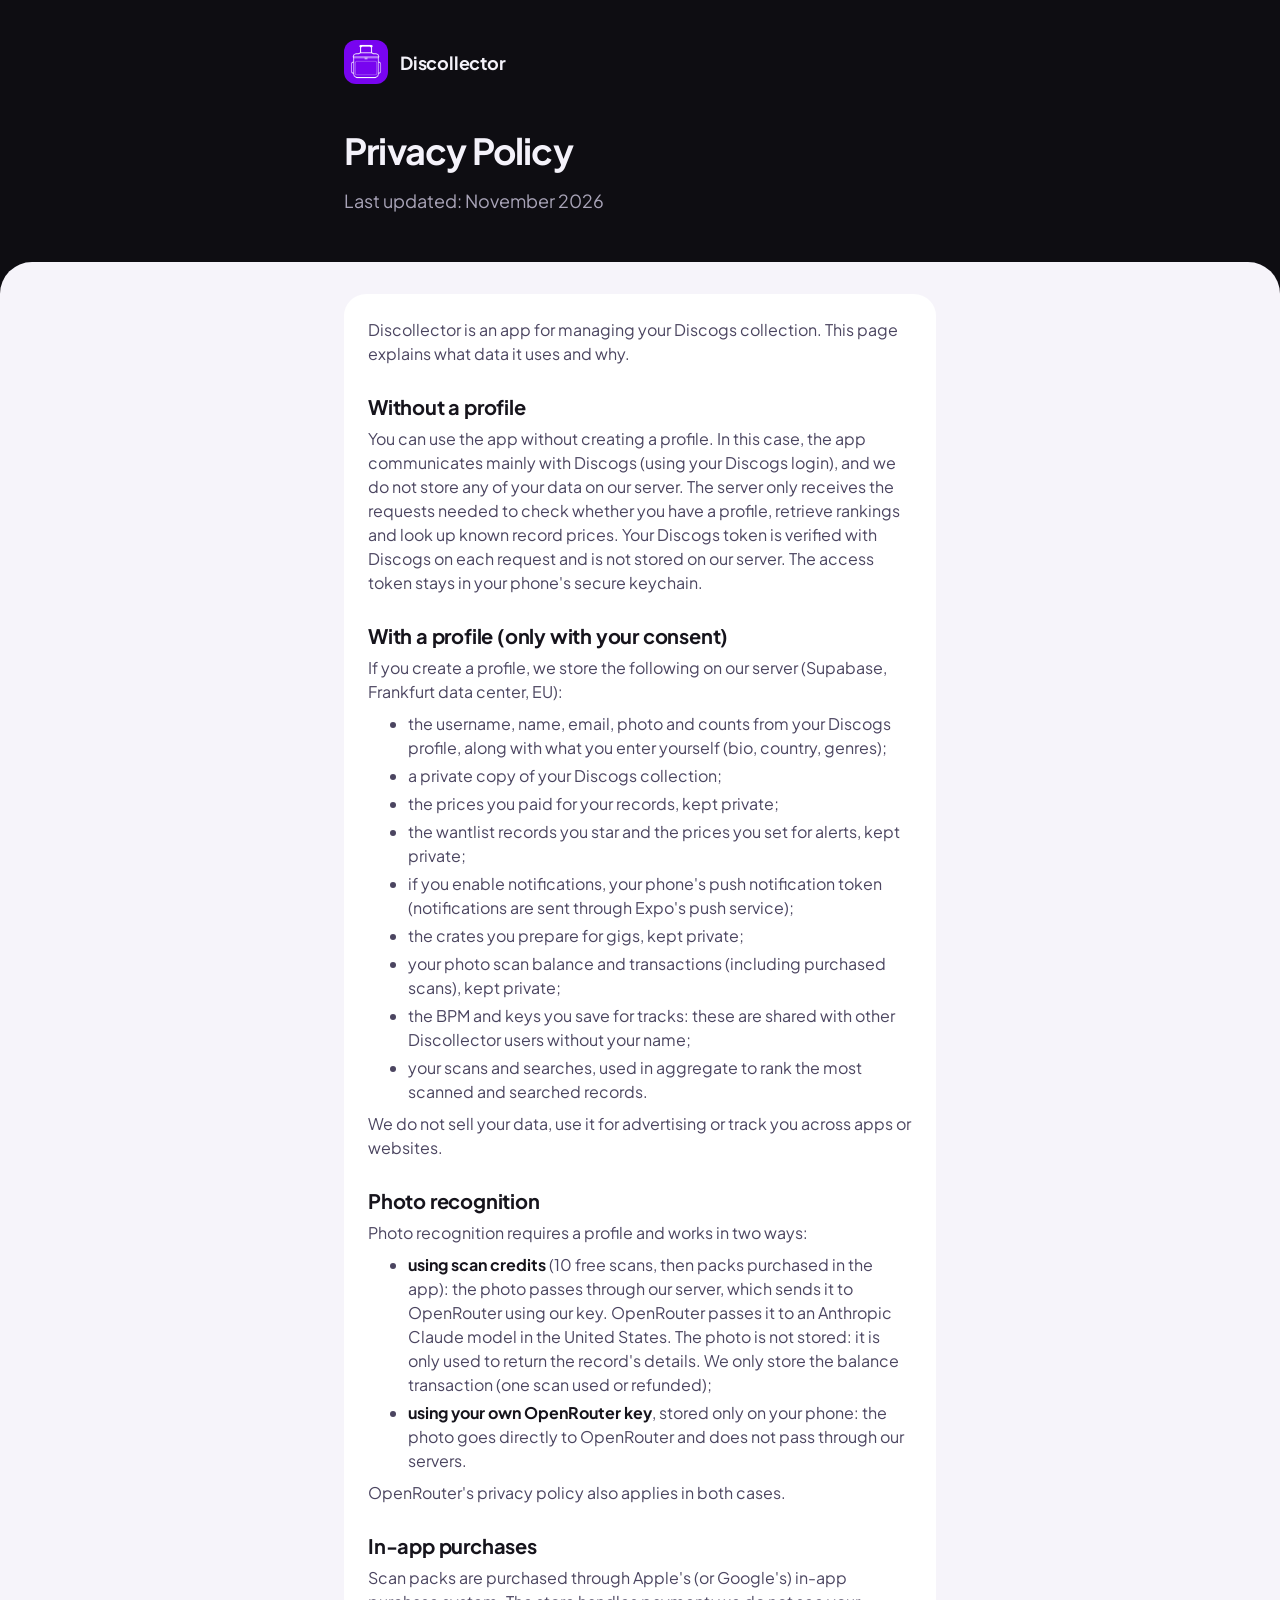
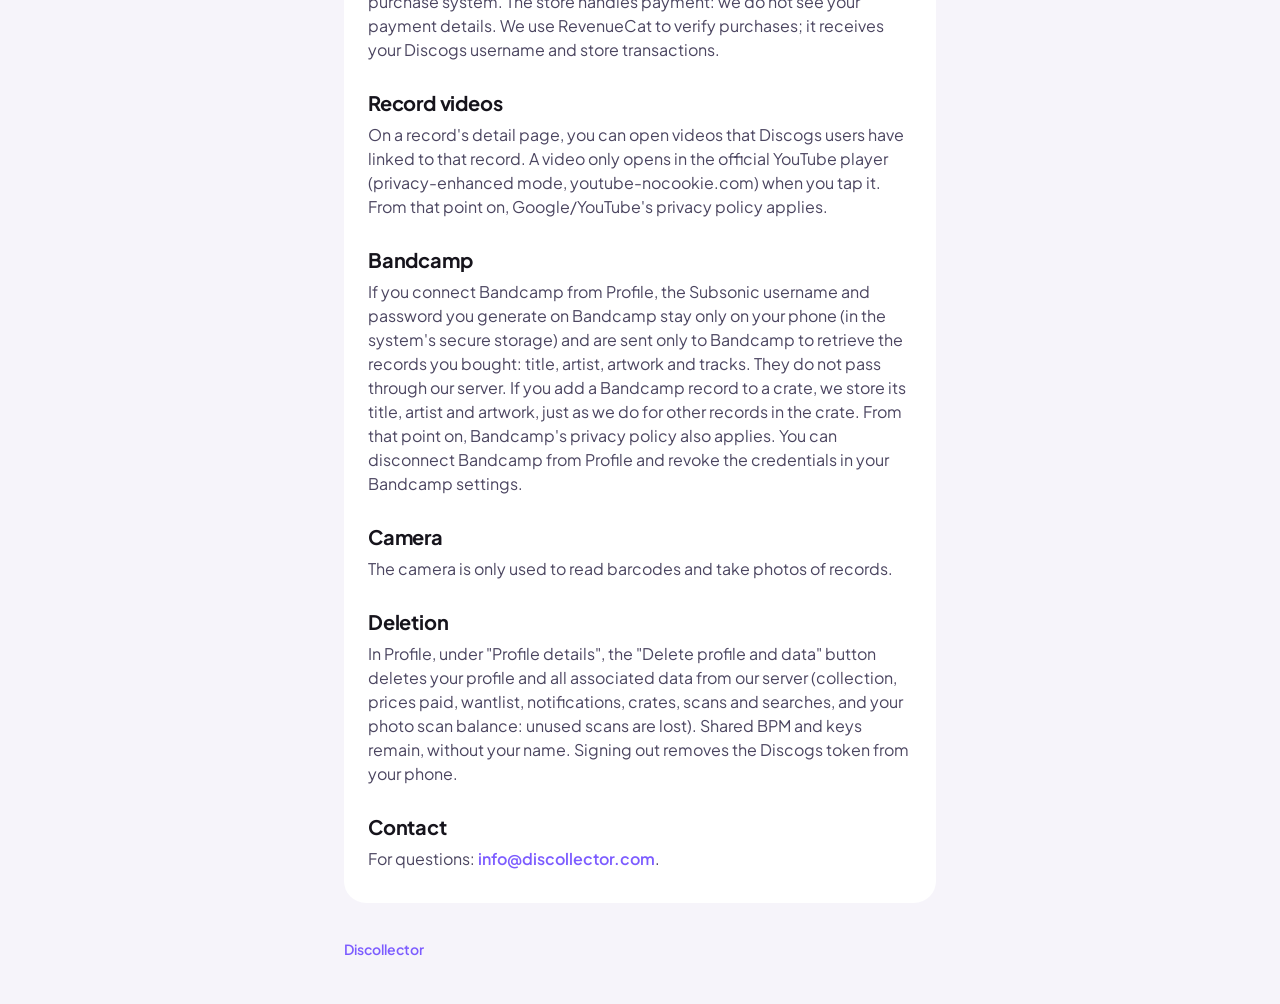
==== commit 5e48e1cd: "Add privacy contact email" ====
--- a/privacy.html
+++ b/privacy.html
@@ -81,8 +81,7 @@
     scans are lost). Shared BPM and keys remain, without your name. Signing out removes the Discogs token from your phone.</p>
 
     <h2>Contact</h2>
-    <!-- Inserisci un indirizzo email di contatto (richiesto per la revisione App Store) -->
-    <p>For questions: contact email coming soon.</p>
+    <p>For questions: <a href="mailto:info@discollector.com">info@discollector.com</a>.</p>
       </div>
 
       <footer>
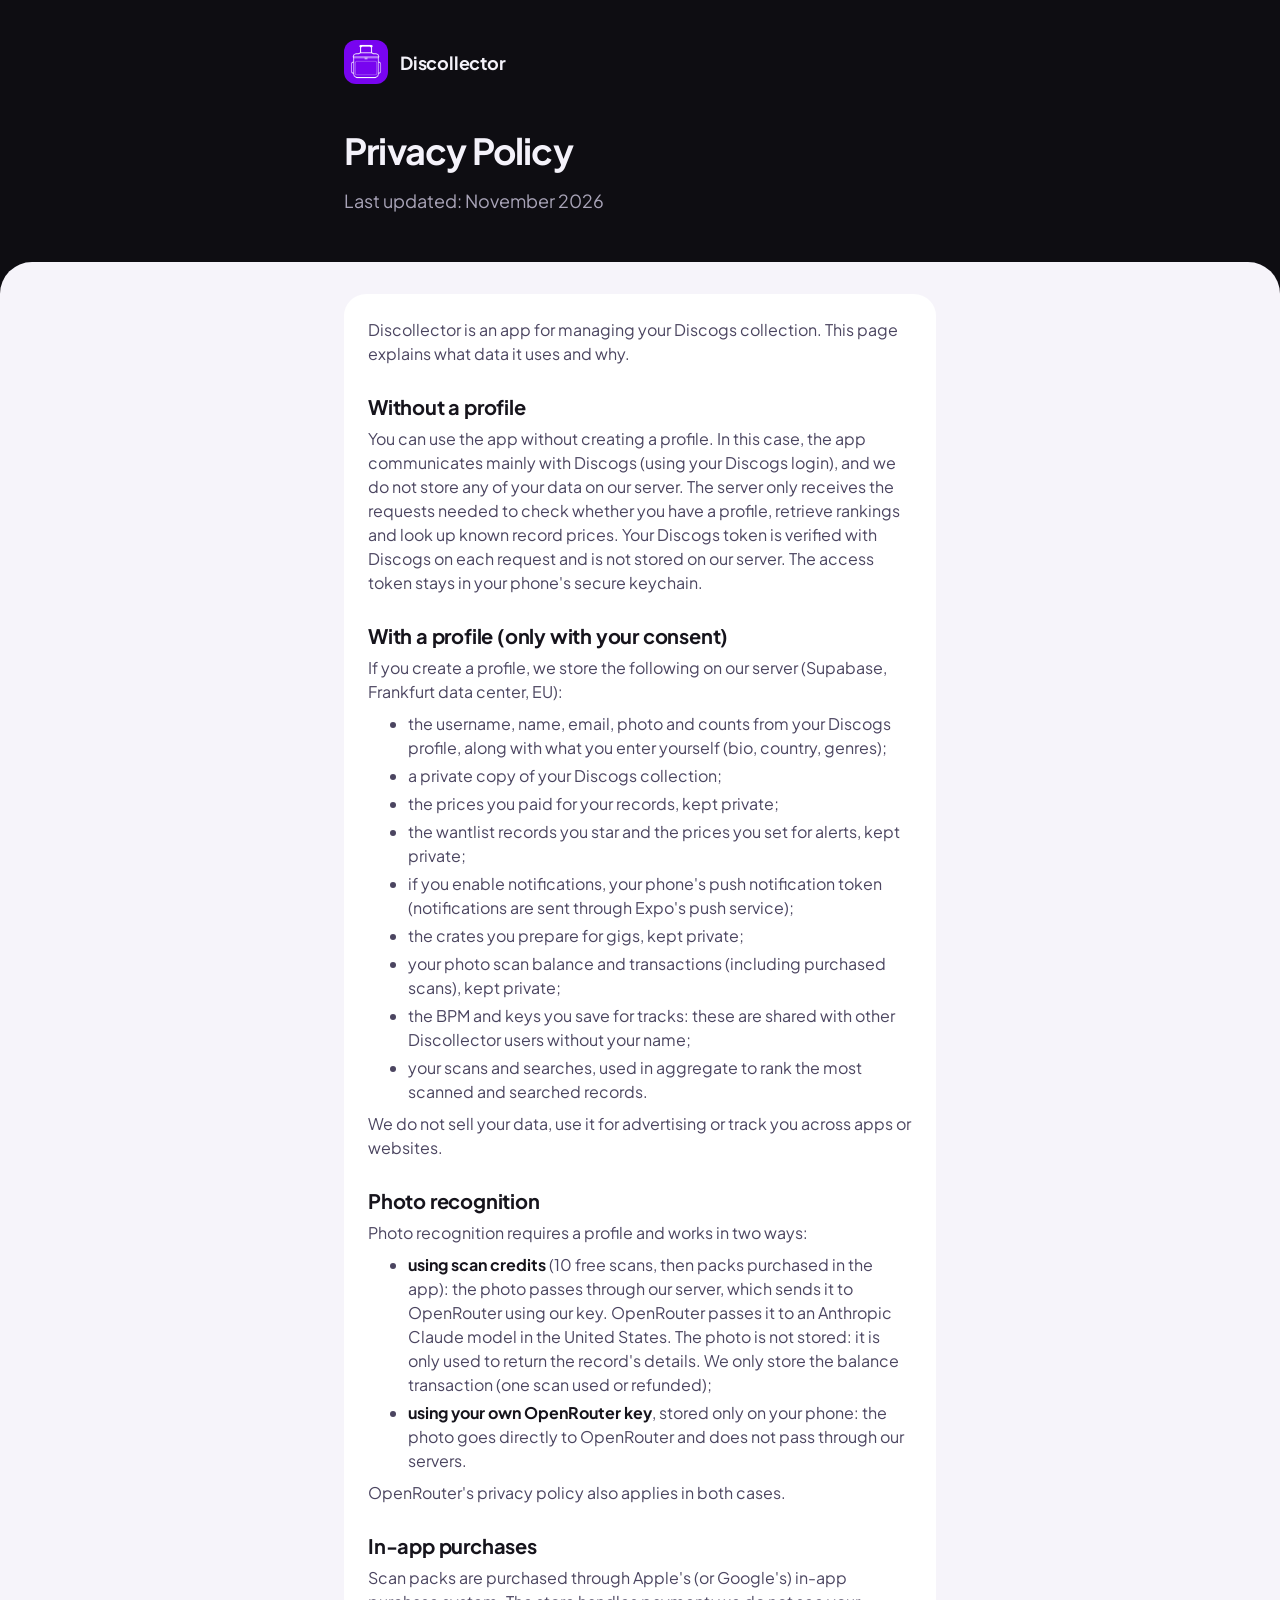
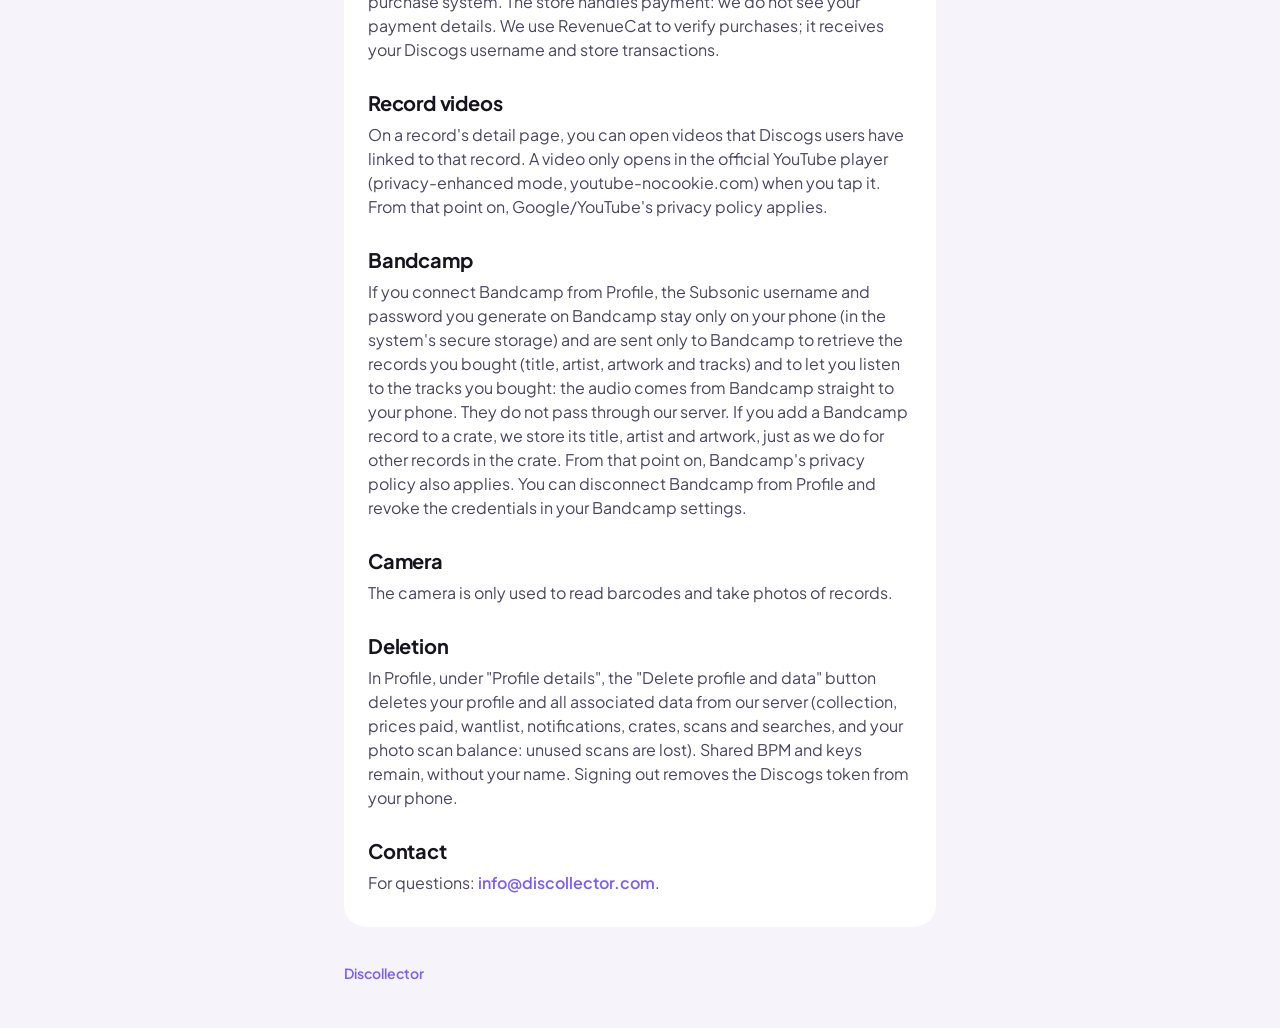
==== commit fafc8bb3: "Privacy: ascolto delle tracce comprate su Bandcamp Co-Authored-By: Claude Opus 5.5 <noreply@anthropi" ====
--- a/privacy.html
+++ b/privacy.html
@@ -67,8 +67,8 @@
 
     <h2>Bandcamp</h2>
     <p>If you connect Bandcamp from Profile, the Subsonic username and password you generate on Bandcamp stay only on your phone
-    (in the system's secure storage) and are sent only to Bandcamp to retrieve the records you bought: title, artist, artwork and
-    tracks. They do not pass through our server. If you add a Bandcamp record to a crate, we store its title, artist and artwork,
+    (in the system's secure storage) and are sent only to Bandcamp to retrieve the records you bought (title, artist, artwork and
+    tracks) and to let you listen to the tracks you bought: the audio comes from Bandcamp straight to your phone. They do not pass through our server. If you add a Bandcamp record to a crate, we store its title, artist and artwork,
     just as we do for other records in the crate. From that point on, Bandcamp's privacy policy also applies. You can disconnect
     Bandcamp from Profile and revoke the credentials in your Bandcamp settings.</p>
 
